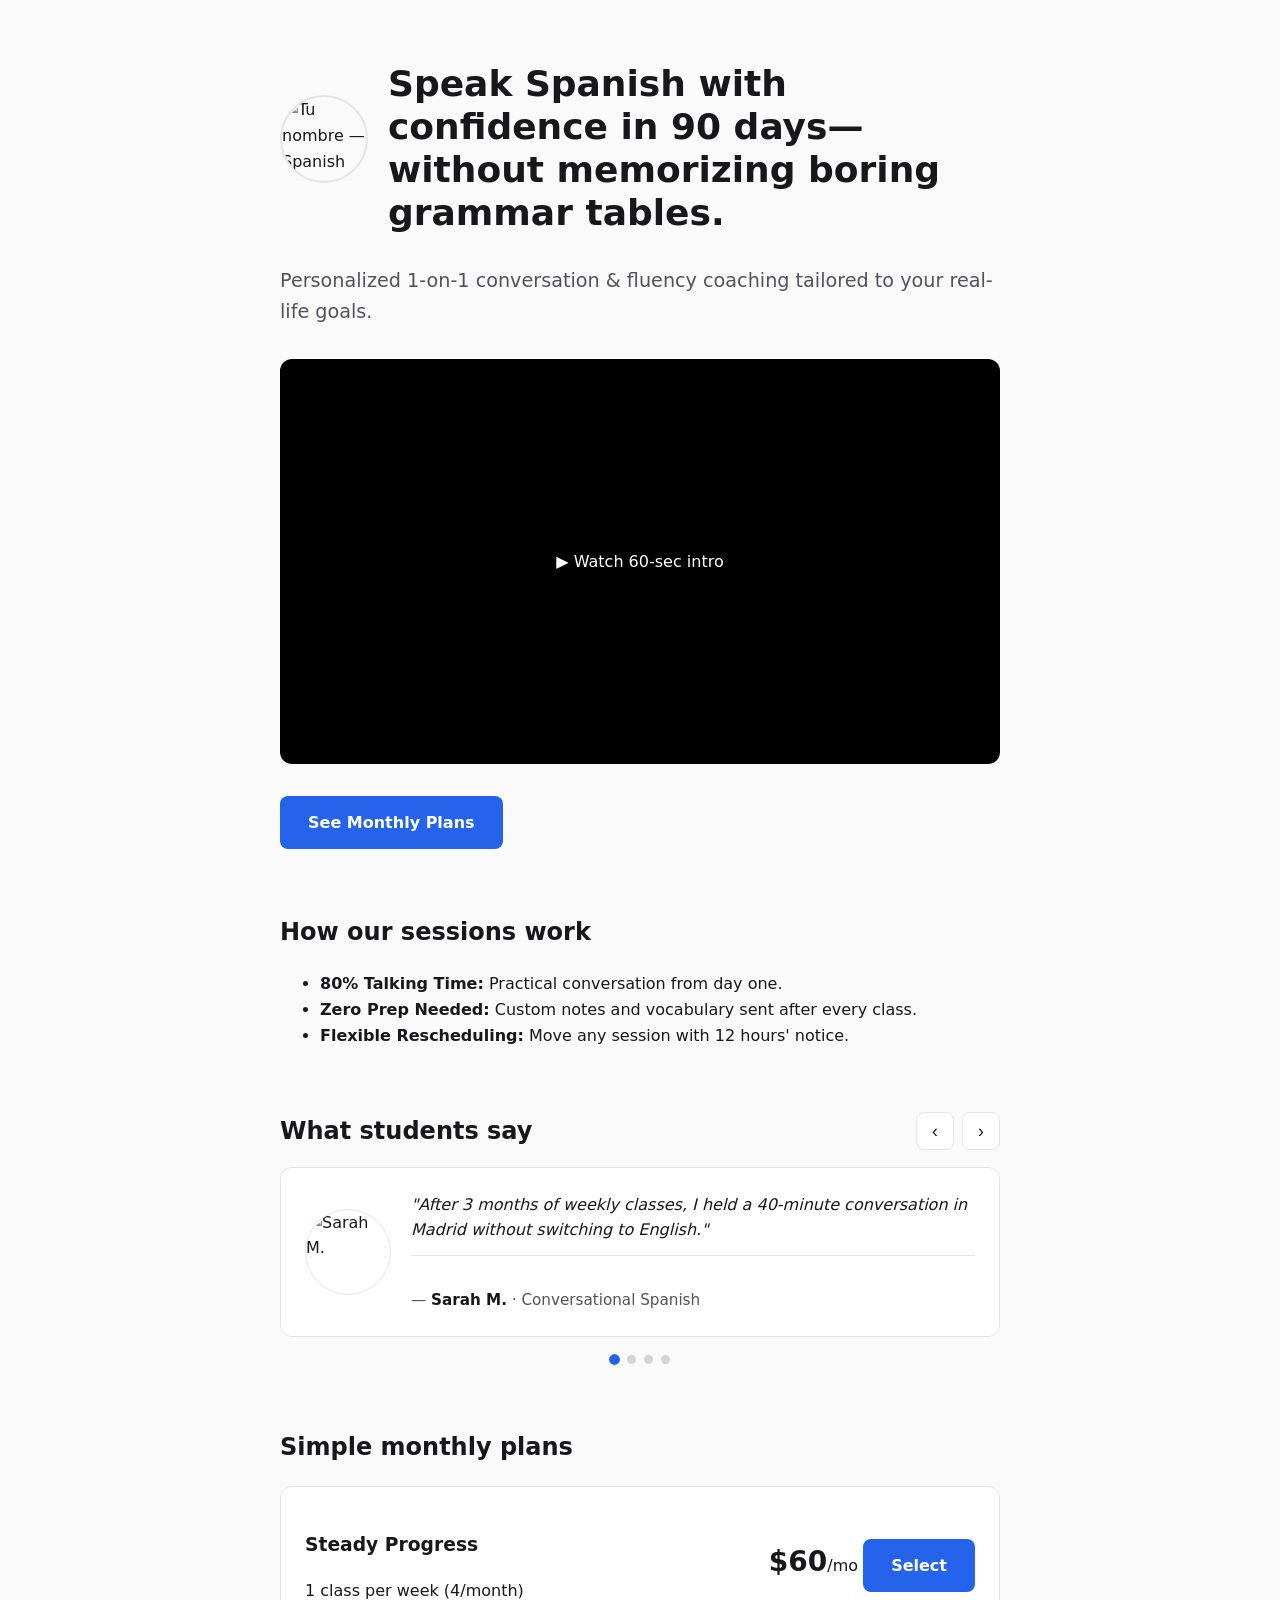
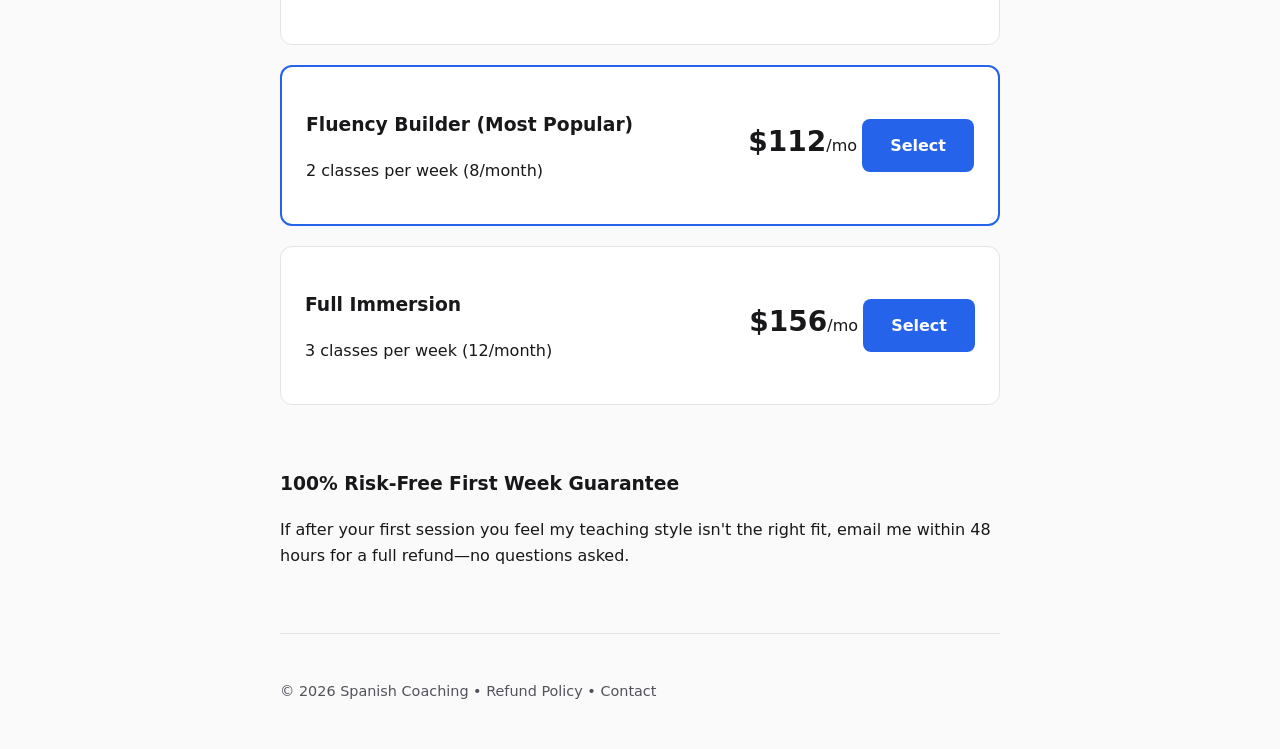
==== spanish-tutor/index.html @ ee8fe8d1 "first commit to landing page for teaching" ====
<!DOCTYPE html>
<html lang="en">

<head>
  <meta charset="UTF-8">
  <meta name="viewport" content="width=device-width, initial-scale=1.0">
  <title>Speak Spanish Naturally | 1-on-1 Online Coaching</title>
  <style>
    :root {
      --bg: #fafafa;
      --text: #18181b;
      --muted: #52525b;
      --accent: #2563eb;
      --card-bg: #ffffff;
      --border: #e4e4e7;
    }

    body {
      font-family: system-ui, -apple-system, sans-serif;
      background: var(--bg);
      color: var(--text);
      line-height: 1.6;
      margin: 0;
      padding: 2rem 1.25rem;
    }

    main {
      max-width: 720px;
      margin: 0 auto;
    }

    section {
      margin-bottom: 4rem;
    }

    h1 {
      font-size: 2.25rem;
      line-height: 1.2;
      margin-bottom: 0.75rem;
    }

    .subtitle {
      font-size: 1.2rem;
      color: var(--muted);
      margin-bottom: 1.5rem;
    }

    .btn {
      display: inline-block;
      background: var(--accent);
      color: #fff;
      padding: 0.85rem 1.75rem;
      border-radius: 8px;
      text-decoration: none;
      font-weight: 600;
    }

    .video-placeholder {
      aspect-ratio: 16 / 9;
      background: #000;
      border-radius: 12px;
      display: grid;
      place-items: center;
      color: #fff;
      margin: 2rem 0;
      cursor: pointer;
    }

    .pricing-grid {
      display: grid;
      gap: 1.25rem;
    }

    .plan-card {
      background: var(--card-bg);
      border: 1px solid var(--border);
      border-radius: 12px;
      padding: 1.5rem;
      display: flex;
      justify-content: space-between;
      align-items: center;
      flex-wrap: wrap;
      gap: 1rem;
    }

    .plan-card.featured {
      border: 2px solid var(--accent);
    }

    .price {
      font-size: 1.75rem;
      font-weight: 700;
    }

    footer {
      border-top: 1px solid var(--border);
      padding-top: 2rem;
      font-size: 0.9rem;
      color: var(--muted);
    }

    .hero-header {
      display: flex;
      align-items: center;
      gap: 1.25rem;
      margin-bottom: 1rem;
    }

    .avatar {
      width: 84px;
      height: 84px;
      border-radius: 50%;
      object-fit: cover;
      border: 2px solid var(--border);
      flex-shrink: 0;
    }

    .testimonials-header {
      display: flex;
      justify-content: space-between;
      align-items: center;
      gap: 1rem;
      margin-bottom: 1rem;
    }

    .testimonials-header h2 {
      margin: 0;
    }

    .carousel-controls {
      display: flex;
      gap: 0.5rem;
    }

    .carousel-btn {
      background: var(--card-bg);
      color: var(--text);
      border: 1px solid var(--border);
      border-radius: 8px;
      width: 38px;
      height: 38px;
      font-size: 1.1rem;
      cursor: pointer;
      display: grid;
      place-items: center;
      transition: border-color 0.2s, background-color 0.2s;
    }

    .carousel-btn:hover {
      border-color: var(--accent);
      background: #f4f4f5;
    }

    .carousel-track {
      display: flex;
      gap: 1rem;
      overflow-x: auto;
      scroll-snap-type: x mandatory;
      scroll-behavior: smooth;
      scrollbar-width: none;
      /* Oculta scrollbar en Firefox */
      padding-bottom: 0.25rem;
    }

    .carousel-track::-webkit-scrollbar {
      display: none;
      /* Oculta scrollbar en Chrome/Safari/Edge */
    }

    .testimonial-card {
      flex: 0 0 100%;
      scroll-snap-align: start;
      background: var(--card-bg);
      border: 1px solid var(--border);
      border-radius: 12px;
      padding: 1.5rem;
      box-sizing: border-box;
      margin: 0;
    }

    .testimonial-card p {
      margin: 0 0 0.85rem 0;
      font-style: italic;
    }

    .testimonial-author {
      font-style: normal;
      font-size: 0.95rem;
      color: var(--muted);
    }

    .testimonial-author strong {
      color: var(--text);
    }

    .carousel-dots {
      display: flex;
      justify-content: center;
      gap: 0.5rem;
      margin-top: 0.85rem;
    }

    .carousel-dot {
      width: 9px;
      height: 9px;
      border-radius: 50%;
      border: none;
      background: #d4d4d8;
      padding: 0;
      cursor: pointer;
      transition: transform 0.2s, background-color 0.2s;
    }

    .carousel-dot.active {
      background: var(--accent);
      transform: scale(1.2);
    }
  </style>
</head>

<body>
  <main>
    <!-- 1. HERO -->
    <section>
      <div class="hero-header">
        <img src="foto-perfil.jpg" alt="Tu nombre — Spanish tutor" class="avatar">
        <div>
          <h1>Speak Spanish with confidence in 90 days—without memorizing boring grammar tables.</h1>
        </div>
      </div>
      <!-- <h1>Speak Spanish with confidence in 90 days—without memorizing boring grammar tables.</h1> -->
      <p class="subtitle">Personalized 1-on-1 conversation & fluency coaching tailored to your real-life goals.</p>
      <div class="video-placeholder" id="video-box">▶ Watch 60-sec intro</div>
      <a href="#plans" class="btn">See Monthly Plans</a>
    </section>

    <!-- 2. BENEFICIOS -->
    <section>
      <h2>How our sessions work</h2>
      <ul>
        <li><strong>80% Talking Time:</strong> Practical conversation from day one.</li>
        <li><strong>Zero Prep Needed:</strong> Custom notes and vocabulary sent after every class.</li>
        <li><strong>Flexible Rescheduling:</strong> Move any session with 12 hours' notice.</li>
      </ul>
    </section>

    <!-- 3. TESTIMONIOS -->
    <section id="testimonials">
      <style>
        .testimonials-header {
          display: flex;
          justify-content: space-between;
          align-items: center;
          gap: 1rem;
          margin-bottom: 1rem;
        }

        .testimonials-header h2 {
          margin: 0;
        }

        .carousel-controls {
          display: flex;
          gap: 0.5rem;
        }

        .carousel-btn {
          background: var(--card-bg);
          color: var(--text);
          border: 1px solid var(--border);
          border-radius: 8px;
          width: 38px;
          height: 38px;
          font-size: 1.1rem;
          cursor: pointer;
          display: grid;
          place-items: center;
          transition: border-color 0.2s, background-color 0.2s;
        }

        .carousel-btn:hover {
          border-color: var(--accent);
          background: #f4f4f5;
        }

        .carousel-track {
          display: flex;
          gap: 1rem;
          overflow-x: auto;
          scroll-snap-type: x mandatory;
          scroll-behavior: smooth;
          scrollbar-width: none;
          /* Oculta scrollbar en Firefox */
          padding-bottom: 0.25rem;
        }

        .carousel-track::-webkit-scrollbar {
          display: none;
          /* Oculta scrollbar en Chrome/Safari/Edge */
        }

        .testimonial-card {
          flex: 0 0 100%;
          scroll-snap-align: start;
          background: var(--card-bg);
          border: 1px solid var(--border);
          border-radius: 12px;
          padding: 1.5rem;
          box-sizing: border-box;
          margin: 0;
          display: flex;
          align-items: center;
          gap: 1.25rem;
        }

        .testimonial-img {
          width: 84px;
          height: 84px;
          border-radius: 50%;
          object-fit: cover;
          object-position: center top;
          /* Ayuda a que no se recorte la cabeza/ojos */
          border: 1px solid var(--border);
          flex-shrink: 0;
        }

        .testimonial-content {
          flex: 1;
          min-width: 0;
        }

        .testimonial-card p {
          margin: 0 0 0.75rem 0;
          font-style: italic;
        }

        .testimonial-author {
          font-style: normal;
          font-size: 0.95rem;
          color: var(--muted);
        }

        .testimonial-author strong {
          color: var(--text);
        }

        .carousel-dots {
          display: flex;
          justify-content: center;
          gap: 0.5rem;
          margin-top: 0.85rem;
        }

        .carousel-dot {
          width: 9px;
          height: 9px;
          border-radius: 50%;
          border: none;
          background: #d4d4d8;
          padding: 0;
          cursor: pointer;
          transition: transform 0.2s, background-color 0.2s;
        }

        .carousel-dot.active {
          background: var(--accent);
          transform: scale(1.2);
        }

        /* En pantallas pequeñas, la imagen va arriba y se centra */
        @media (max-width: 540px) {
          .testimonial-card {
            flex-direction: column;
            align-items: flex-start;
          }

          .testimonial-img {
            width: 72px;
            height: 72px;
          }
        }
      </style>

      <div class="testimonials-header">
        <h2>What students say</h2>
        <div class="carousel-controls">
          <button type="button" class="carousel-btn" id="prev-testimonial" aria-label="Previous testimonial">‹</button>
          <button type="button" class="carousel-btn" id="next-testimonial" aria-label="Next testimonial">›</button>
        </div>
      </div>

      <div class="carousel-track" id="testimonial-track" tabindex="0" aria-label="Student testimonials carousel">
        <blockquote class="testimonial-card">
          <img src="student-1.jpg" alt="Sarah M." class="testimonial-img">
          <div class="testimonial-content">
            <p>"After 3 months of weekly classes, I held a 40-minute conversation in Madrid without switching to
              English."</p>
            <footer class="testimonial-author">— <strong>Sarah M.</strong> · Conversational Spanish</footer>
          </div>
        </blockquote>

        <blockquote class="testimonial-card">
          <img src="student-2.jpg" alt="David R." class="testimonial-img">
          <div class="testimonial-content">
            <p>"I used to freeze every time a native speaker talked fast. Patient corrections and real-life topics made
              all the difference."</p>
            <footer class="testimonial-author">— <strong>David R.</strong> · 2x/week Plan</footer>
          </div>
        </blockquote>

        <blockquote class="testimonial-card">
          <img src="student-3.jpg" alt="Hannah L." class="testimonial-img">
          <div class="testimonial-content">
            <p>"No endless grammar worksheets—just practical speaking and clear notes I can review before my next
              session."</p>
            <footer class="testimonial-author">— <strong>Hannah L.</strong> · Beginner to Intermediate</footer>
          </div>
        </blockquote>

        <blockquote class="testimonial-card">
          <img src="student-4.jpg" alt="Kevin T." class="testimonial-img">
          <div class="testimonial-content">
            <p>"Flexible scheduling and super clear explanations. In two months I went from nervous greetings to
              ordering and chatting with ease."</p>
            <footer class="testimonial-author">— <strong>Kevin T.</strong> · Travel &amp; Fluency</footer>
          </div>
        </blockquote>
      </div>

      <div class="carousel-dots" id="testimonial-dots" aria-label="Testimonial slides"></div>

      <script>
        (function () {
          const track = document.getElementById('testimonial-track');
          const cards = Array.from(track.querySelectorAll('.testimonial-card'));
          const prevBtn = document.getElementById('prev-testimonial');
          const nextBtn = document.getElementById('next-testimonial');
          const dotsContainer = document.getElementById('testimonial-dots');

          if (!track || cards.length === 0) return;

          const AUTOPLAY_DELAY = 5000;
          let currentIndex = 0;
          let autoplayTimer = null;
          let isPaused = false;

          const dots = cards.map((_, index) => {
            const dot = document.createElement('button');
            dot.type = 'button';
            dot.className = 'carousel-dot' + (index === 0 ? ' active' : '');
            dot.setAttribute('aria-label', `Go to testimonial ${index + 1}`);
            dot.addEventListener('click', () => {
              goToSlide(index);
              restartAutoplay();
            });
            dotsContainer.appendChild(dot);
            return dot;
          });

          function updateUI(index) {
            currentIndex = index;
            dots.forEach((dot, i) => {
              dot.classList.toggle('active', i === currentIndex);
            });
          }

          function goToSlide(index) {
            const total = cards.length;
            const targetIndex = ((index % total) + total) % total;
            track.scrollTo({
              left: cards[targetIndex].offsetLeft - track.offsetLeft,
              behavior: 'smooth'
            });
            updateUI(targetIndex);
          }

          function startAutoplay() {
            stopAutoplay();
            autoplayTimer = setInterval(() => {
              if (!isPaused) {
                goToSlide(currentIndex + 1);
              }
            }, AUTOPLAY_DELAY);
          }

          function stopAutoplay() {
            if (autoplayTimer) {
              clearInterval(autoplayTimer);
              autoplayTimer = null;
            }
          }

          function restartAutoplay() {
            startAutoplay();
          }

          prevBtn.addEventListener('click', () => {
            goToSlide(currentIndex - 1);
            restartAutoplay();
          });

          nextBtn.addEventListener('click', () => {
            goToSlide(currentIndex + 1);
            restartAutoplay();
          });

          let scrollTimeout;
          track.addEventListener('scroll', () => {
            clearTimeout(scrollTimeout);
            scrollTimeout = setTimeout(() => {
              const trackLeft = track.scrollLeft;
              let closestIndex = 0;
              let minDistance = Infinity;

              cards.forEach((card, index) => {
                const distance = Math.abs(card.offsetLeft - track.offsetLeft - trackLeft);
                if (distance < minDistance) {
                  minDistance = distance;
                  closestIndex = index;
                }
              });

              updateUI(closestIndex);
            }, 80);
          });

          ['mouseenter', 'focusin', 'touchstart'].forEach((evt) => {
            track.addEventListener(evt, () => { isPaused = true; }, { passive: true });
            prevBtn.addEventListener(evt, () => { isPaused = true; }, { passive: true });
            nextBtn.addEventListener(evt, () => { isPaused = true; }, { passive: true });
          });

          ['mouseleave', 'focusout', 'touchend'].forEach((evt) => {
            track.addEventListener(evt, () => { isPaused = false; }, { passive: true });
            prevBtn.addEventListener(evt, () => { isPaused = false; }, { passive: true });
            nextBtn.addEventListener(evt, () => { isPaused = false; }, { passive: true });
          });

          startAutoplay();
        })();
      </script>
    </section>

    <!-- 4. PLANES -->
    <section id="plans">
      <h2>Simple monthly plans</h2>
      <div class="pricing-grid">
        <div class="plan-card">
          <div>
            <h3>Steady Progress</h3>
            <p>1 class per week (4/month)</p>
          </div>
          <div>
            <span class="price">$60</span>/mo
            <a href="#checkout-60" class="btn">Select</a>
          </div>
        </div>

        <div class="plan-card featured">
          <div>
            <h3>Fluency Builder (Most Popular)</h3>
            <p>2 classes per week (8/month)</p>
          </div>
          <div>
            <span class="price">$112</span>/mo
            <a href="#checkout-112" class="btn">Select</a>
          </div>
        </div>

        <div class="plan-card">
          <div>
            <h3>Full Immersion</h3>
            <p>3 classes per week (12/month)</p>
          </div>
          <div>
            <span class="price">$156</span>/mo
            <a href="#checkout-156" class="btn">Select</a>
          </div>
        </div>
      </div>
    </section>

    <!-- 5. GARANTÍA -->
    <section>
      <h3>100% Risk-Free First Week Guarantee</h3>
      <p>If after your first session you feel my teaching style isn't the right fit, email me within 48 hours for a full
        refund—no questions asked.</p>
    </section>

    <footer>
      <p>© 2026 Spanish Coaching • Refund Policy • Contact</p>
    </footer>
  </main>
</body>

</html>
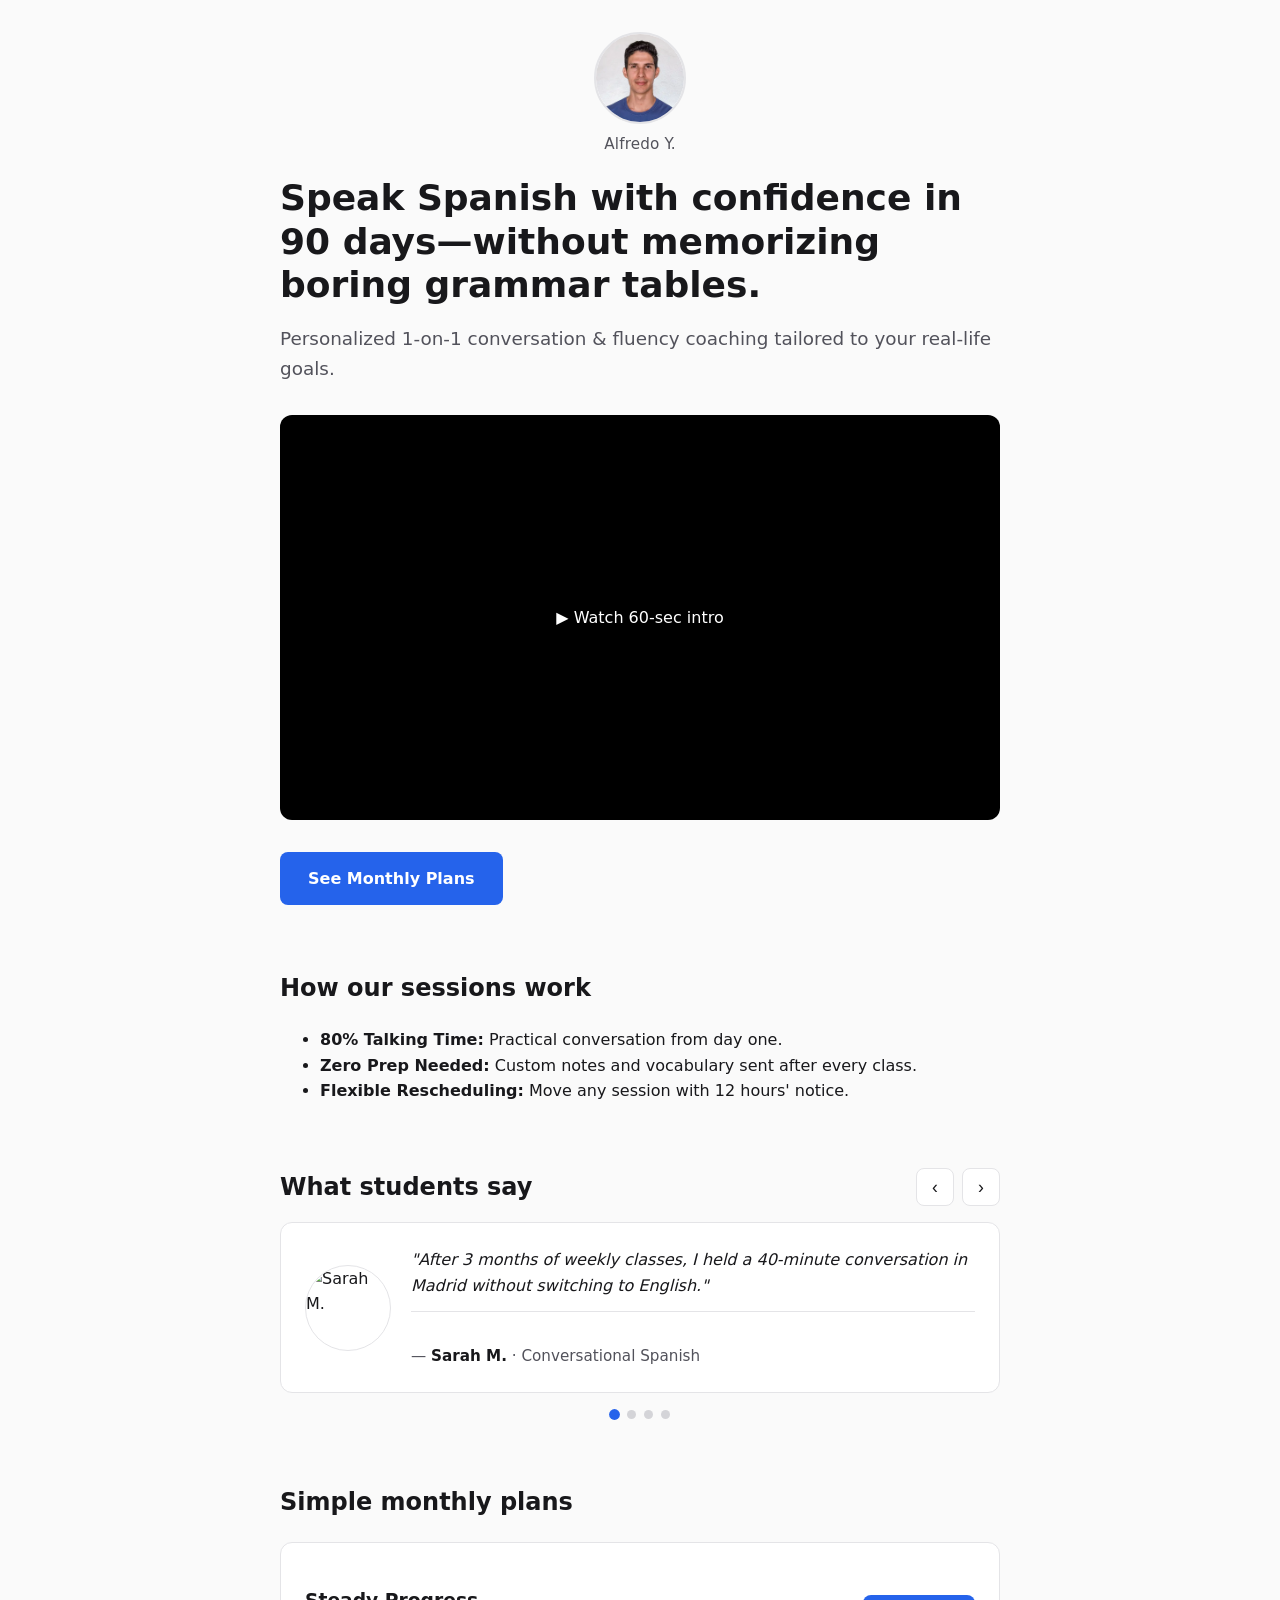
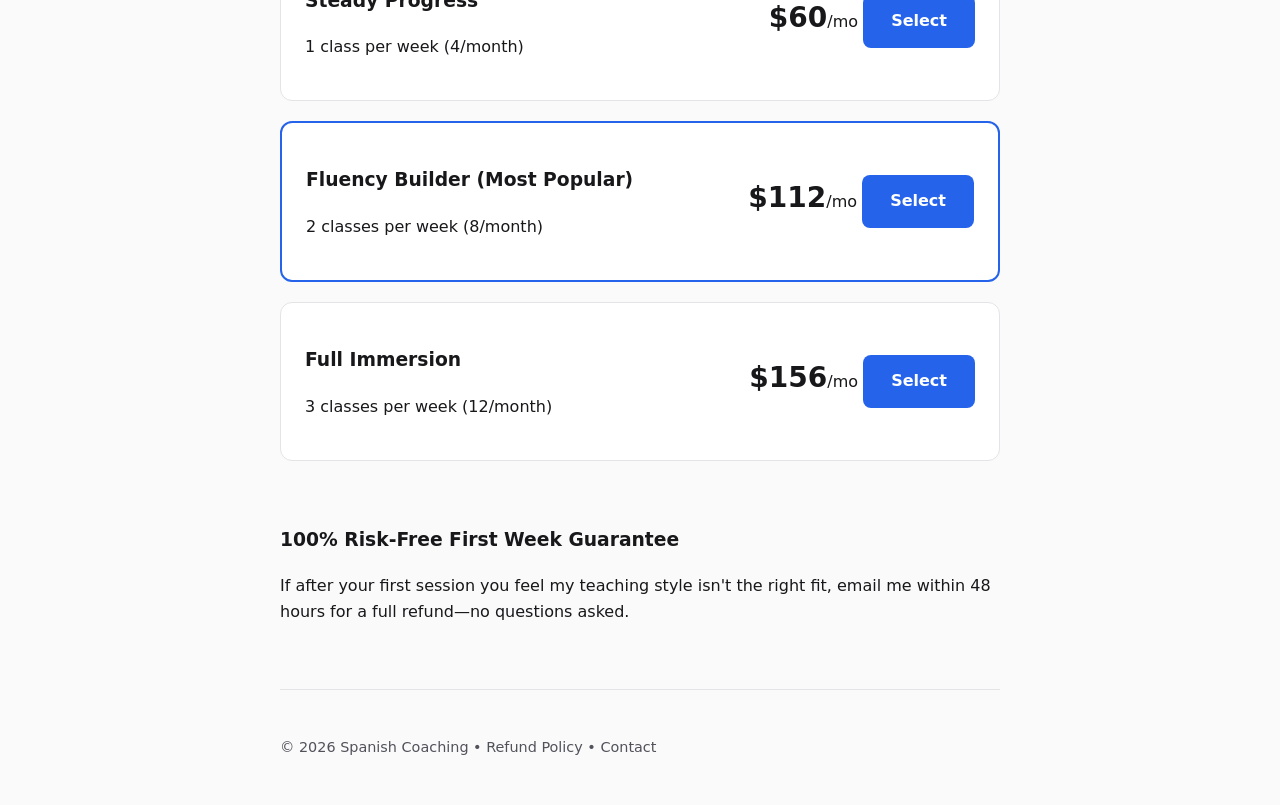
==== commit bb5fc3d8: "add profile photo" ====
--- a/spanish-tutor/index.html
+++ b/spanish-tutor/index.html
@@ -2,595 +2,504 @@
 <html lang="en">
 
 <head>
-  <meta charset="UTF-8">
-  <meta name="viewport" content="width=device-width, initial-scale=1.0">
-  <title>Speak Spanish Naturally | 1-on-1 Online Coaching</title>
-  <style>
-    :root {
-      --bg: #fafafa;
-      --text: #18181b;
-      --muted: #52525b;
-      --accent: #2563eb;
-      --card-bg: #ffffff;
-      --border: #e4e4e7;
-    }
-
-    body {
-      font-family: system-ui, -apple-system, sans-serif;
-      background: var(--bg);
-      color: var(--text);
-      line-height: 1.6;
-      margin: 0;
-      padding: 2rem 1.25rem;
-    }
-
-    main {
-      max-width: 720px;
-      margin: 0 auto;
-    }
-
-    section {
-      margin-bottom: 4rem;
-    }
-
-    h1 {
-      font-size: 2.25rem;
-      line-height: 1.2;
-      margin-bottom: 0.75rem;
-    }
-
-    .subtitle {
-      font-size: 1.2rem;
-      color: var(--muted);
-      margin-bottom: 1.5rem;
-    }
-
-    .btn {
-      display: inline-block;
-      background: var(--accent);
-      color: #fff;
-      padding: 0.85rem 1.75rem;
-      border-radius: 8px;
-      text-decoration: none;
-      font-weight: 600;
-    }
-
-    .video-placeholder {
-      aspect-ratio: 16 / 9;
-      background: #000;
-      border-radius: 12px;
-      display: grid;
-      place-items: center;
-      color: #fff;
-      margin: 2rem 0;
-      cursor: pointer;
-    }
-
-    .pricing-grid {
-      display: grid;
-      gap: 1.25rem;
-    }
-
-    .plan-card {
-      background: var(--card-bg);
-      border: 1px solid var(--border);
-      border-radius: 12px;
-      padding: 1.5rem;
-      display: flex;
-      justify-content: space-between;
-      align-items: center;
-      flex-wrap: wrap;
-      gap: 1rem;
-    }
-
-    .plan-card.featured {
-      border: 2px solid var(--accent);
-    }
-
-    .price {
-      font-size: 1.75rem;
-      font-weight: 700;
-    }
-
-    footer {
-      border-top: 1px solid var(--border);
-      padding-top: 2rem;
-      font-size: 0.9rem;
-      color: var(--muted);
-    }
-
-    .hero-header {
-      display: flex;
-      align-items: center;
-      gap: 1.25rem;
-      margin-bottom: 1rem;
-    }
-
-    .avatar {
-      width: 84px;
-      height: 84px;
-      border-radius: 50%;
-      object-fit: cover;
-      border: 2px solid var(--border);
-      flex-shrink: 0;
-    }
-
-    .testimonials-header {
-      display: flex;
-      justify-content: space-between;
-      align-items: center;
-      gap: 1rem;
-      margin-bottom: 1rem;
-    }
-
-    .testimonials-header h2 {
-      margin: 0;
-    }
-
-    .carousel-controls {
-      display: flex;
-      gap: 0.5rem;
-    }
-
-    .carousel-btn {
-      background: var(--card-bg);
-      color: var(--text);
-      border: 1px solid var(--border);
-      border-radius: 8px;
-      width: 38px;
-      height: 38px;
-      font-size: 1.1rem;
-      cursor: pointer;
-      display: grid;
-      place-items: center;
-      transition: border-color 0.2s, background-color 0.2s;
-    }
-
-    .carousel-btn:hover {
-      border-color: var(--accent);
-      background: #f4f4f5;
-    }
-
-    .carousel-track {
-      display: flex;
-      gap: 1rem;
-      overflow-x: auto;
-      scroll-snap-type: x mandatory;
-      scroll-behavior: smooth;
-      scrollbar-width: none;
-      /* Oculta scrollbar en Firefox */
-      padding-bottom: 0.25rem;
-    }
-
-    .carousel-track::-webkit-scrollbar {
-      display: none;
-      /* Oculta scrollbar en Chrome/Safari/Edge */
-    }
-
-    .testimonial-card {
-      flex: 0 0 100%;
-      scroll-snap-align: start;
-      background: var(--card-bg);
-      border: 1px solid var(--border);
-      border-radius: 12px;
-      padding: 1.5rem;
-      box-sizing: border-box;
-      margin: 0;
-    }
-
-    .testimonial-card p {
-      margin: 0 0 0.85rem 0;
-      font-style: italic;
-    }
-
-    .testimonial-author {
-      font-style: normal;
-      font-size: 0.95rem;
-      color: var(--muted);
-    }
-
-    .testimonial-author strong {
-      color: var(--text);
-    }
-
-    .carousel-dots {
-      display: flex;
-      justify-content: center;
-      gap: 0.5rem;
-      margin-top: 0.85rem;
-    }
-
-    .carousel-dot {
-      width: 9px;
-      height: 9px;
-      border-radius: 50%;
-      border: none;
-      background: #d4d4d8;
-      padding: 0;
-      cursor: pointer;
-      transition: transform 0.2s, background-color 0.2s;
-    }
-
-    .carousel-dot.active {
-      background: var(--accent);
-      transform: scale(1.2);
-    }
-  </style>
+    <meta charset="UTF-8">
+    <meta name="viewport" content="width=device-width, initial-scale=1.0">
+    <title>Speak Spanish Naturally | 1-on-1 Online Coaching</title>
+    <style>
+        :root {
+            --bg: #fafafa;
+            --text: #18181b;
+            --muted: #52525b;
+            --accent: #2563eb;
+            --card-bg: #ffffff;
+            --border: #e4e4e7;
+        }
+
+        body {
+            font-family: system-ui, -apple-system, sans-serif;
+            background: var(--bg);
+            color: var(--text);
+            line-height: 1.6;
+            margin: 0;
+            padding: 2rem 1.25rem;
+        }
+
+        main {
+            max-width: 720px;
+            margin: 0 auto;
+        }
+
+        section {
+            margin-bottom: 4rem;
+        }
+
+        .hero-intro {
+            display: flex;
+            flex-direction: column;
+            align-items: center;
+            text-align: center;
+            gap: 0.5rem;
+            margin-bottom: 1.25rem;
+        }
+
+        .avatar {
+            width: 88px;
+            height: 88px;
+            border-radius: 50%;
+            object-fit: cover;
+            object-position: center top;
+            border: 2px solid var(--border);
+            flex-shrink: 0;
+            background: var(--card-bg);
+            font-size: 0.7rem;
+            overflow: hidden;
+        }
+
+        .tutor-name {
+            margin: 0;
+            font-size: 0.95rem;
+            font-weight: 500;
+            color: var(--muted);
+            letter-spacing: 0.01em;
+        }
+
+        h1 {
+            font-size: clamp(1.6rem, 5.5vw, 2.25rem);
+            line-height: 1.2;
+            margin: 0 0 0.75rem 0;
+        }
+
+        .subtitle {
+            font-size: 1.15rem;
+            color: var(--muted);
+            margin-bottom: 1.5rem;
+        }
+
+        .btn {
+            display: inline-block;
+            background: var(--accent);
+            color: #fff;
+            padding: 0.85rem 1.75rem;
+            border-radius: 8px;
+            text-decoration: none;
+            font-weight: 600;
+        }
+
+        .video-placeholder {
+            aspect-ratio: 16 / 9;
+            background: #000;
+            border-radius: 12px;
+            display: grid;
+            place-items: center;
+            color: #fff;
+            margin: 2rem 0;
+            cursor: pointer;
+        }
+
+        .pricing-grid {
+            display: grid;
+            gap: 1.25rem;
+        }
+
+        .plan-card {
+            background: var(--card-bg);
+            border: 1px solid var(--border);
+            border-radius: 12px;
+            padding: 1.5rem;
+            display: flex;
+            justify-content: space-between;
+            align-items: center;
+            flex-wrap: wrap;
+            gap: 1rem;
+        }
+
+        .plan-card.featured {
+            border: 2px solid var(--accent);
+        }
+
+        .price {
+            font-size: 1.75rem;
+            font-weight: 700;
+        }
+
+        footer {
+            border-top: 1px solid var(--border);
+            padding-top: 2rem;
+            font-size: 0.9rem;
+            color: var(--muted);
+        }
+
+        .testimonials-header {
+            display: flex;
+            justify-content: space-between;
+            align-items: center;
+            gap: 1rem;
+            margin-bottom: 1rem;
+        }
+
+        .testimonials-header h2 {
+            margin: 0;
+        }
+
+        .carousel-controls {
+            display: flex;
+            gap: 0.5rem;
+        }
+
+        .carousel-btn {
+            background: var(--card-bg);
+            color: var(--text);
+            border: 1px solid var(--border);
+            border-radius: 8px;
+            width: 38px;
+            height: 38px;
+            font-size: 1.1rem;
+            cursor: pointer;
+            display: grid;
+            place-items: center;
+            transition: border-color 0.2s, background-color 0.2s;
+        }
+
+        .carousel-btn:hover {
+            border-color: var(--accent);
+            background: #f4f4f5;
+        }
+
+        .carousel-track {
+            display: flex;
+            gap: 1rem;
+            overflow-x: auto;
+            scroll-snap-type: x mandatory;
+            scroll-behavior: smooth;
+            scrollbar-width: none;
+            padding-bottom: 0.25rem;
+        }
+
+        .carousel-track::-webkit-scrollbar {
+            display: none;
+        }
+
+        .testimonial-card {
+            flex: 0 0 100%;
+            scroll-snap-align: start;
+            background: var(--card-bg);
+            border: 1px solid var(--border);
+            border-radius: 12px;
+            padding: 1.5rem;
+            box-sizing: border-box;
+            margin: 0;
+            display: flex;
+            align-items: center;
+            gap: 1.25rem;
+        }
+
+        .testimonial-img {
+            width: 84px;
+            height: 84px;
+            border-radius: 50%;
+            object-fit: cover;
+            object-position: center top;
+            border: 1px solid var(--border);
+            flex-shrink: 0;
+        }
+
+        .testimonial-content {
+            flex: 1;
+            min-width: 0;
+        }
+
+        .testimonial-card p {
+            margin: 0 0 0.75rem 0;
+            font-style: italic;
+        }
+
+        .testimonial-author {
+            font-style: normal;
+            font-size: 0.95rem;
+            color: var(--muted);
+        }
+
+        .testimonial-author strong {
+            color: var(--text);
+        }
+
+        .carousel-dots {
+            display: flex;
+            justify-content: center;
+            gap: 0.5rem;
+            margin-top: 0.85rem;
+        }
+
+        .carousel-dot {
+            width: 9px;
+            height: 9px;
+            border-radius: 50%;
+            border: none;
+            background: #d4d4d8;
+            padding: 0;
+            cursor: pointer;
+            transition: transform 0.2s, background-color 0.2s;
+        }
+
+        .carousel-dot.active {
+            background: var(--accent);
+            transform: scale(1.2);
+        }
+
+        @media (max-width: 540px) {
+            .testimonial-card {
+                flex-direction: column;
+                align-items: flex-start;
+            }
+
+            .testimonial-img {
+                width: 72px;
+                height: 72px;
+            }
+        }
+    </style>
 </head>
 
 <body>
-  <main>
-    <!-- 1. HERO -->
-    <section>
-      <div class="hero-header">
-        <img src="foto-perfil.jpg" alt="Tu nombre — Spanish tutor" class="avatar">
-        <div>
-          <h1>Speak Spanish with confidence in 90 days—without memorizing boring grammar tables.</h1>
-        </div>
-      </div>
-      <!-- <h1>Speak Spanish with confidence in 90 days—without memorizing boring grammar tables.</h1> -->
-      <p class="subtitle">Personalized 1-on-1 conversation & fluency coaching tailored to your real-life goals.</p>
-      <div class="video-placeholder" id="video-box">▶ Watch 60-sec intro</div>
-      <a href="#plans" class="btn">See Monthly Plans</a>
-    </section>
-
-    <!-- 2. BENEFICIOS -->
-    <section>
-      <h2>How our sessions work</h2>
-      <ul>
-        <li><strong>80% Talking Time:</strong> Practical conversation from day one.</li>
-        <li><strong>Zero Prep Needed:</strong> Custom notes and vocabulary sent after every class.</li>
-        <li><strong>Flexible Rescheduling:</strong> Move any session with 12 hours' notice.</li>
-      </ul>
-    </section>
-
-    <!-- 3. TESTIMONIOS -->
-    <section id="testimonials">
-      <style>
-        .testimonials-header {
-          display: flex;
-          justify-content: space-between;
-          align-items: center;
-          gap: 1rem;
-          margin-bottom: 1rem;
-        }
-
-        .testimonials-header h2 {
-          margin: 0;
-        }
-
-        .carousel-controls {
-          display: flex;
-          gap: 0.5rem;
-        }
-
-        .carousel-btn {
-          background: var(--card-bg);
-          color: var(--text);
-          border: 1px solid var(--border);
-          border-radius: 8px;
-          width: 38px;
-          height: 38px;
-          font-size: 1.1rem;
-          cursor: pointer;
-          display: grid;
-          place-items: center;
-          transition: border-color 0.2s, background-color 0.2s;
-        }
-
-        .carousel-btn:hover {
-          border-color: var(--accent);
-          background: #f4f4f5;
-        }
-
-        .carousel-track {
-          display: flex;
-          gap: 1rem;
-          overflow-x: auto;
-          scroll-snap-type: x mandatory;
-          scroll-behavior: smooth;
-          scrollbar-width: none;
-          /* Oculta scrollbar en Firefox */
-          padding-bottom: 0.25rem;
-        }
-
-        .carousel-track::-webkit-scrollbar {
-          display: none;
-          /* Oculta scrollbar en Chrome/Safari/Edge */
-        }
-
-        .testimonial-card {
-          flex: 0 0 100%;
-          scroll-snap-align: start;
-          background: var(--card-bg);
-          border: 1px solid var(--border);
-          border-radius: 12px;
-          padding: 1.5rem;
-          box-sizing: border-box;
-          margin: 0;
-          display: flex;
-          align-items: center;
-          gap: 1.25rem;
-        }
-
-        .testimonial-img {
-          width: 84px;
-          height: 84px;
-          border-radius: 50%;
-          object-fit: cover;
-          object-position: center top;
-          /* Ayuda a que no se recorte la cabeza/ojos */
-          border: 1px solid var(--border);
-          flex-shrink: 0;
-        }
-
-        .testimonial-content {
-          flex: 1;
-          min-width: 0;
-        }
-
-        .testimonial-card p {
-          margin: 0 0 0.75rem 0;
-          font-style: italic;
-        }
-
-        .testimonial-author {
-          font-style: normal;
-          font-size: 0.95rem;
-          color: var(--muted);
-        }
-
-        .testimonial-author strong {
-          color: var(--text);
-        }
-
-        .carousel-dots {
-          display: flex;
-          justify-content: center;
-          gap: 0.5rem;
-          margin-top: 0.85rem;
-        }
-
-        .carousel-dot {
-          width: 9px;
-          height: 9px;
-          border-radius: 50%;
-          border: none;
-          background: #d4d4d8;
-          padding: 0;
-          cursor: pointer;
-          transition: transform 0.2s, background-color 0.2s;
-        }
-
-        .carousel-dot.active {
-          background: var(--accent);
-          transform: scale(1.2);
-        }
-
-        /* En pantallas pequeñas, la imagen va arriba y se centra */
-        @media (max-width: 540px) {
-          .testimonial-card {
-            flex-direction: column;
-            align-items: flex-start;
-          }
-
-          .testimonial-img {
-            width: 72px;
-            height: 72px;
-          }
-        }
-      </style>
-
-      <div class="testimonials-header">
-        <h2>What students say</h2>
-        <div class="carousel-controls">
-          <button type="button" class="carousel-btn" id="prev-testimonial" aria-label="Previous testimonial">‹</button>
-          <button type="button" class="carousel-btn" id="next-testimonial" aria-label="Next testimonial">›</button>
-        </div>
-      </div>
-
-      <div class="carousel-track" id="testimonial-track" tabindex="0" aria-label="Student testimonials carousel">
-        <blockquote class="testimonial-card">
-          <img src="student-1.jpg" alt="Sarah M." class="testimonial-img">
-          <div class="testimonial-content">
-            <p>"After 3 months of weekly classes, I held a 40-minute conversation in Madrid without switching to
-              English."</p>
-            <footer class="testimonial-author">— <strong>Sarah M.</strong> · Conversational Spanish</footer>
-          </div>
-        </blockquote>
-
-        <blockquote class="testimonial-card">
-          <img src="student-2.jpg" alt="David R." class="testimonial-img">
-          <div class="testimonial-content">
-            <p>"I used to freeze every time a native speaker talked fast. Patient corrections and real-life topics made
-              all the difference."</p>
-            <footer class="testimonial-author">— <strong>David R.</strong> · 2x/week Plan</footer>
-          </div>
-        </blockquote>
-
-        <blockquote class="testimonial-card">
-          <img src="student-3.jpg" alt="Hannah L." class="testimonial-img">
-          <div class="testimonial-content">
-            <p>"No endless grammar worksheets—just practical speaking and clear notes I can review before my next
-              session."</p>
-            <footer class="testimonial-author">— <strong>Hannah L.</strong> · Beginner to Intermediate</footer>
-          </div>
-        </blockquote>
-
-        <blockquote class="testimonial-card">
-          <img src="student-4.jpg" alt="Kevin T." class="testimonial-img">
-          <div class="testimonial-content">
-            <p>"Flexible scheduling and super clear explanations. In two months I went from nervous greetings to
-              ordering and chatting with ease."</p>
-            <footer class="testimonial-author">— <strong>Kevin T.</strong> · Travel &amp; Fluency</footer>
-          </div>
-        </blockquote>
-      </div>
-
-      <div class="carousel-dots" id="testimonial-dots" aria-label="Testimonial slides"></div>
-
-      <script>
-        (function () {
-          const track = document.getElementById('testimonial-track');
-          const cards = Array.from(track.querySelectorAll('.testimonial-card'));
-          const prevBtn = document.getElementById('prev-testimonial');
-          const nextBtn = document.getElementById('next-testimonial');
-          const dotsContainer = document.getElementById('testimonial-dots');
-
-          if (!track || cards.length === 0) return;
-
-          const AUTOPLAY_DELAY = 5000;
-          let currentIndex = 0;
-          let autoplayTimer = null;
-          let isPaused = false;
-
-          const dots = cards.map((_, index) => {
-            const dot = document.createElement('button');
-            dot.type = 'button';
-            dot.className = 'carousel-dot' + (index === 0 ? ' active' : '');
-            dot.setAttribute('aria-label', `Go to testimonial ${index + 1}`);
-            dot.addEventListener('click', () => {
-              goToSlide(index);
-              restartAutoplay();
-            });
-            dotsContainer.appendChild(dot);
-            return dot;
-          });
-
-          function updateUI(index) {
-            currentIndex = index;
-            dots.forEach((dot, i) => {
-              dot.classList.toggle('active', i === currentIndex);
-            });
-          }
-
-          function goToSlide(index) {
-            const total = cards.length;
-            const targetIndex = ((index % total) + total) % total;
-            track.scrollTo({
-              left: cards[targetIndex].offsetLeft - track.offsetLeft,
-              behavior: 'smooth'
-            });
-            updateUI(targetIndex);
-          }
-
-          function startAutoplay() {
-            stopAutoplay();
-            autoplayTimer = setInterval(() => {
-              if (!isPaused) {
-                goToSlide(currentIndex + 1);
-              }
-            }, AUTOPLAY_DELAY);
-          }
-
-          function stopAutoplay() {
-            if (autoplayTimer) {
-              clearInterval(autoplayTimer);
-              autoplayTimer = null;
-            }
-          }
-
-          function restartAutoplay() {
-            startAutoplay();
-          }
-
-          prevBtn.addEventListener('click', () => {
-            goToSlide(currentIndex - 1);
-            restartAutoplay();
-          });
-
-          nextBtn.addEventListener('click', () => {
-            goToSlide(currentIndex + 1);
-            restartAutoplay();
-          });
-
-          let scrollTimeout;
-          track.addEventListener('scroll', () => {
-            clearTimeout(scrollTimeout);
-            scrollTimeout = setTimeout(() => {
-              const trackLeft = track.scrollLeft;
-              let closestIndex = 0;
-              let minDistance = Infinity;
-
-              cards.forEach((card, index) => {
-                const distance = Math.abs(card.offsetLeft - track.offsetLeft - trackLeft);
-                if (distance < minDistance) {
-                  minDistance = distance;
-                  closestIndex = index;
-                }
-              });
-
-              updateUI(closestIndex);
-            }, 80);
-          });
-
-          ['mouseenter', 'focusin', 'touchstart'].forEach((evt) => {
-            track.addEventListener(evt, () => { isPaused = true; }, { passive: true });
-            prevBtn.addEventListener(evt, () => { isPaused = true; }, { passive: true });
-            nextBtn.addEventListener(evt, () => { isPaused = true; }, { passive: true });
-          });
-
-          ['mouseleave', 'focusout', 'touchend'].forEach((evt) => {
-            track.addEventListener(evt, () => { isPaused = false; }, { passive: true });
-            prevBtn.addEventListener(evt, () => { isPaused = false; }, { passive: true });
-            nextBtn.addEventListener(evt, () => { isPaused = false; }, { passive: true });
-          });
-
-          startAutoplay();
-        })();
-      </script>
-    </section>
-
-    <!-- 4. PLANES -->
-    <section id="plans">
-      <h2>Simple monthly plans</h2>
-      <div class="pricing-grid">
-        <div class="plan-card">
-          <div>
-            <h3>Steady Progress</h3>
-            <p>1 class per week (4/month)</p>
-          </div>
-          <div>
-            <span class="price">$60</span>/mo
-            <a href="#checkout-60" class="btn">Select</a>
-          </div>
-        </div>
-
-        <div class="plan-card featured">
-          <div>
-            <h3>Fluency Builder (Most Popular)</h3>
-            <p>2 classes per week (8/month)</p>
-          </div>
-          <div>
-            <span class="price">$112</span>/mo
-            <a href="#checkout-112" class="btn">Select</a>
-          </div>
-        </div>
-
-        <div class="plan-card">
-          <div>
-            <h3>Full Immersion</h3>
-            <p>3 classes per week (12/month)</p>
-          </div>
-          <div>
-            <span class="price">$156</span>/mo
-            <a href="#checkout-156" class="btn">Select</a>
-          </div>
-        </div>
-      </div>
-    </section>
-
-    <!-- 5. GARANTÍA -->
-    <section>
-      <h3>100% Risk-Free First Week Guarantee</h3>
-      <p>If after your first session you feel my teaching style isn't the right fit, email me within 48 hours for a full
-        refund—no questions asked.</p>
-    </section>
-
-    <footer>
-      <p>© 2026 Spanish Coaching • Refund Policy • Contact</p>
-    </footer>
-  </main>
+    <main>
+        <!-- 1. HERO -->
+        <section>
+            <div class="hero-intro">
+                <img src="img/foto-perfil.webp" alt="Alfredo Y. — Spanish tutor" class="avatar">
+                <p class="tutor-name">Alfredo Y.</p>
+            </div>
+            <h1>Speak Spanish with confidence in 90 days—without memorizing boring grammar tables.</h1>
+            <p class="subtitle">Personalized 1-on-1 conversation &amp; fluency coaching tailored to your real-life
+                goals.</p>
+            <div class="video-placeholder" id="video-box">▶ Watch 60-sec intro</div>
+            <a href="#plans" class="btn">See Monthly Plans</a>
+        </section>
+
+        <!-- 2. BENEFICIOS -->
+        <section>
+            <h2>How our sessions work</h2>
+            <ul>
+                <li><strong>80% Talking Time:</strong> Practical conversation from day one.</li>
+                <li><strong>Zero Prep Needed:</strong> Custom notes and vocabulary sent after every class.</li>
+                <li><strong>Flexible Rescheduling:</strong> Move any session with 12 hours' notice.</li>
+            </ul>
+        </section>
+
+        <!-- 3. TESTIMONIOS -->
+        <section id="testimonials">
+            <div class="testimonials-header">
+                <h2>What students say</h2>
+                <div class="carousel-controls">
+                    <button type="button" class="carousel-btn" id="prev-testimonial"
+                        aria-label="Previous testimonial">‹</button>
+                    <button type="button" class="carousel-btn" id="next-testimonial"
+                        aria-label="Next testimonial">›</button>
+                </div>
+            </div>
+
+            <div class="carousel-track" id="testimonial-track" tabindex="0" aria-label="Student testimonials carousel">
+                <blockquote class="testimonial-card">
+                    <img src="student-1.jpg" alt="Sarah M." class="testimonial-img">
+                    <div class="testimonial-content">
+                        <p>"After 3 months of weekly classes, I held a 40-minute conversation in Madrid without
+                            switching to English."</p>
+                        <footer class="testimonial-author">— <strong>Sarah M.</strong> · Conversational Spanish</footer>
+                    </div>
+                </blockquote>
+
+                <blockquote class="testimonial-card">
+                    <img src="student-2.jpg" alt="David R." class="testimonial-img">
+                    <div class="testimonial-content">
+                        <p>"I used to freeze every time a native speaker talked fast. Patient corrections and real-life
+                            topics made all the difference."</p>
+                        <footer class="testimonial-author">— <strong>David R.</strong> · 2x/week Plan</footer>
+                    </div>
+                </blockquote>
+
+                <blockquote class="testimonial-card">
+                    <img src="student-3.jpg" alt="Hannah L." class="testimonial-img">
+                    <div class="testimonial-content">
+                        <p>"No endless grammar worksheets—just practical speaking and clear notes I can review before my
+                            next session."</p>
+                        <footer class="testimonial-author">— <strong>Hannah L.</strong> · Beginner to Intermediate
+                        </footer>
+                    </div>
+                </blockquote>
+
+                <blockquote class="testimonial-card">
+                    <img src="student-4.jpg" alt="Kevin T." class="testimonial-img">
+                    <div class="testimonial-content">
+                        <p>"Flexible scheduling and super clear explanations. In two months I went from nervous
+                            greetings to ordering and chatting with ease."</p>
+                        <footer class="testimonial-author">— <strong>Kevin T.</strong> · Travel &amp; Fluency</footer>
+                    </div>
+                </blockquote>
+            </div>
+
+            <div class="carousel-dots" id="testimonial-dots" aria-label="Testimonial slides"></div>
+
+            <script>
+                (function () {
+                    const track = document.getElementById('testimonial-track');
+                    const cards = Array.from(track.querySelectorAll('.testimonial-card'));
+                    const prevBtn = document.getElementById('prev-testimonial');
+                    const nextBtn = document.getElementById('next-testimonial');
+                    const dotsContainer = document.getElementById('testimonial-dots');
+
+                    if (!track || cards.length === 0) return;
+
+                    const AUTOPLAY_DELAY = 5000;
+                    let currentIndex = 0;
+                    let autoplayTimer = null;
+                    let isPaused = false;
+
+                    const dots = cards.map((_, index) => {
+                        const dot = document.createElement('button');
+                        dot.type = 'button';
+                        dot.className = 'carousel-dot' + (index === 0 ? ' active' : '');
+                        dot.setAttribute('aria-label', `Go to testimonial ${index + 1}`);
+                        dot.addEventListener('click', () => {
+                            goToSlide(index);
+                            restartAutoplay();
+                        });
+                        dotsContainer.appendChild(dot);
+                        return dot;
+                    });
+
+                    function updateUI(index) {
+                        currentIndex = index;
+                        dots.forEach((dot, i) => {
+                            dot.classList.toggle('active', i === currentIndex);
+                        });
+                    }
+
+                    function goToSlide(index) {
+                        const total = cards.length;
+                        const targetIndex = ((index % total) + total) % total;
+                        track.scrollTo({
+                            left: cards[targetIndex].offsetLeft - track.offsetLeft,
+                            behavior: 'smooth'
+                        });
+                        updateUI(targetIndex);
+                    }
+
+                    function startAutoplay() {
+                        stopAutoplay();
+                        autoplayTimer = setInterval(() => {
+                            if (!isPaused) {
+                                goToSlide(currentIndex + 1);
+                            }
+                        }, AUTOPLAY_DELAY);
+                    }
+
+                    function stopAutoplay() {
+                        if (autoplayTimer) {
+                            clearInterval(autoplayTimer);
+                            autoplayTimer = null;
+                        }
+                    }
+
+                    function restartAutoplay() {
+                        startAutoplay();
+                    }
+
+                    prevBtn.addEventListener('click', () => {
+                        goToSlide(currentIndex - 1);
+                        restartAutoplay();
+                    });
+
+                    nextBtn.addEventListener('click', () => {
+                        goToSlide(currentIndex + 1);
+                        restartAutoplay();
+                    });
+
+                    let scrollTimeout;
+                    track.addEventListener('scroll', () => {
+                        clearTimeout(scrollTimeout);
+                        scrollTimeout = setTimeout(() => {
+                            const trackLeft = track.scrollLeft;
+                            let closestIndex = 0;
+                            let minDistance = Infinity;
+
+                            cards.forEach((card, index) => {
+                                const distance = Math.abs(card.offsetLeft - track.offsetLeft - trackLeft);
+                                if (distance < minDistance) {
+                                    minDistance = distance;
+                                    closestIndex = index;
+                                }
+                            });
+
+                            updateUI(closestIndex);
+                        }, 80);
+                    });
+
+                    ['mouseenter', 'focusin', 'touchstart'].forEach((evt) => {
+                        track.addEventListener(evt, () => { isPaused = true; }, { passive: true });
+                        prevBtn.addEventListener(evt, () => { isPaused = true; }, { passive: true });
+                        nextBtn.addEventListener(evt, () => { isPaused = true; }, { passive: true });
+                    });
+
+                    ['mouseleave', 'focusout', 'touchend'].forEach((evt) => {
+                        track.addEventListener(evt, () => { isPaused = false; }, { passive: true });
+                        prevBtn.addEventListener(evt, () => { isPaused = false; }, { passive: true });
+                        nextBtn.addEventListener(evt, () => { isPaused = false; }, { passive: true });
+                    });
+
+                    startAutoplay();
+                })();
+            </script>
+        </section>
+
+        <!-- 4. PLANES -->
+        <section id="plans">
+            <h2>Simple monthly plans</h2>
+            <div class="pricing-grid">
+                <div class="plan-card">
+                    <div>
+                        <h3>Steady Progress</h3>
+                        <p>1 class per week (4/month)</p>
+                    </div>
+                    <div>
+                        <span class="price">$60</span>/mo
+                        <a href="#checkout-60" class="btn">Select</a>
+                    </div>
+                </div>
+
+                <div class="plan-card featured">
+                    <div>
+                        <h3>Fluency Builder (Most Popular)</h3>
+                        <p>2 classes per week (8/month)</p>
+                    </div>
+                    <div>
+                        <span class="price">$112</span>/mo
+                        <a href="#checkout-112" class="btn">Select</a>
+                    </div>
+                </div>
+
+                <div class="plan-card">
+                    <div>
+                        <h3>Full Immersion</h3>
+                        <p>3 classes per week (12/month)</p>
+                    </div>
+                    <div>
+                        <span class="price">$156</span>/mo
+                        <a href="#checkout-156" class="btn">Select</a>
+                    </div>
+                </div>
+            </div>
+        </section>
+
+        <!-- 5. GARANTÍA -->
+        <section>
+            <h3>100% Risk-Free First Week Guarantee</h3>
+            <p>If after your first session you feel my teaching style isn't the right fit, email me within 48 hours for
+                a full refund—no questions asked.</p>
+        </section>
+
+        <footer>
+            <p>© 2026 Spanish Coaching • Refund Policy • Contact</p>
+        </footer>
+    </main>
 </body>
 
 </html>
